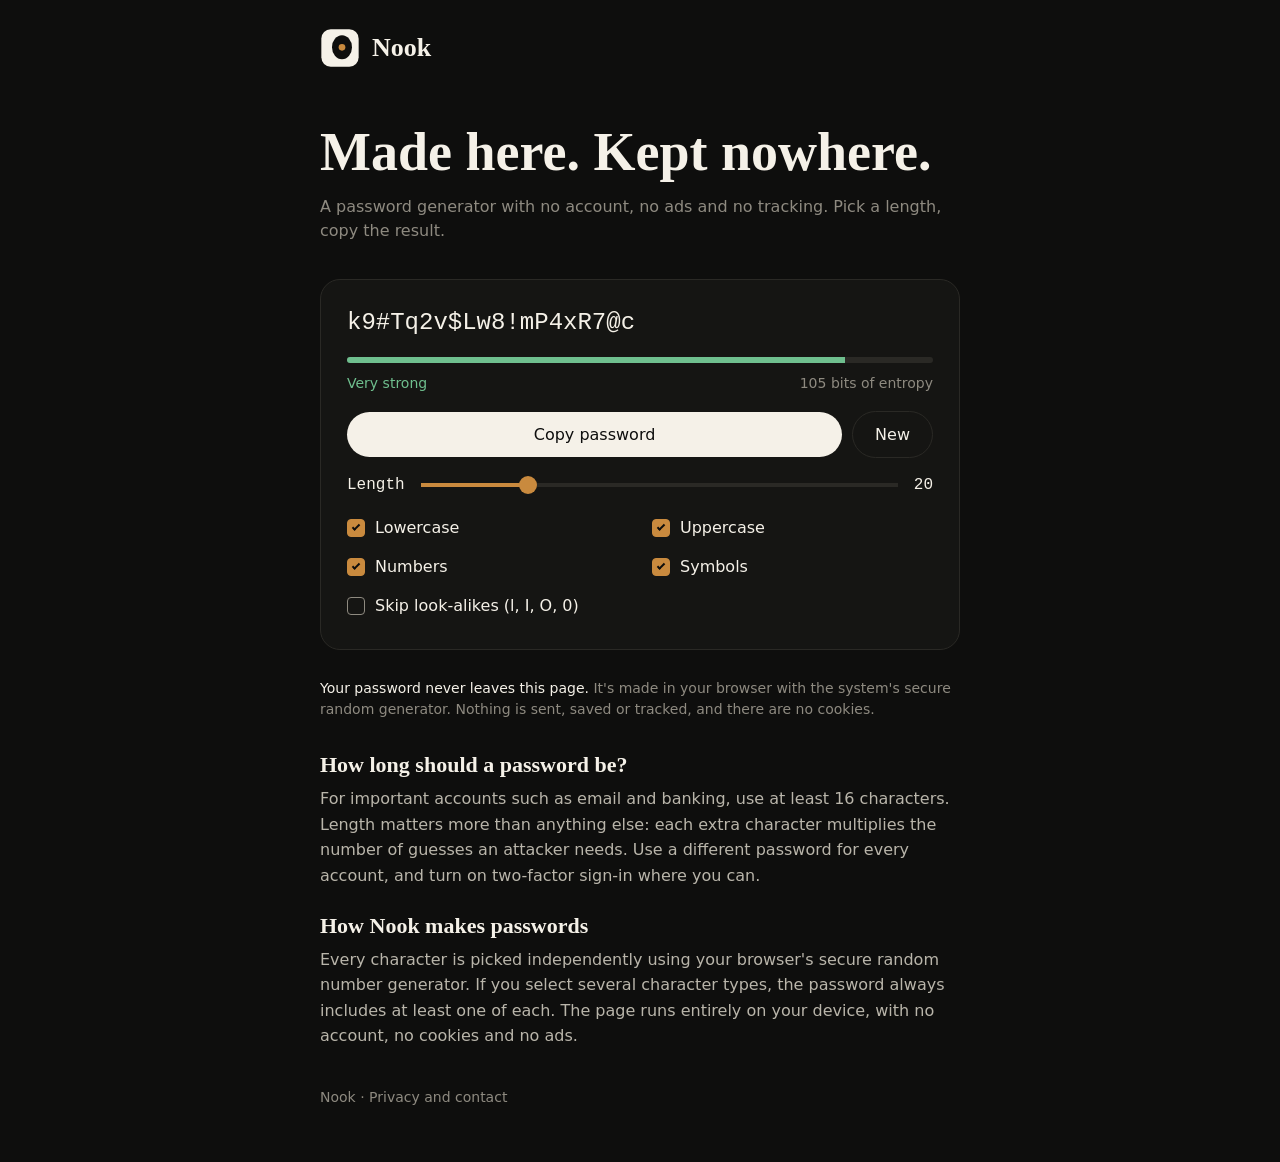
==== pages/index.html @ 8d0184cf "refactor(pages): Restructure directory layout for asset and page files Moved style.css, index.js, an" ====
<!doctype html>
<html lang="en">
  <head>
    <meta charset="UTF-8" />
    <meta name="viewport" content="width=device-width, initial-scale=1.0" />
    <meta
      name="description"
      content="Nook, the password generator that loves privacy"
    />
    <title>Nook</title>

    <link rel="icon" type="image/svg+xml" href="/media/logo.svg" />
    <link rel="stylesheet" href="/assets/css/style.css" />
  </head>
  <body>
    <header>
      <img src="/media/logo.svg" alt="Logo" id="logo" />
      <span>Nook</span>
    </header>
    <main>
      <div id="hero">
        <h1>Made here. Kept nowhere.</h1>
        <p>
          A password generator with no account, no ads and no tracking. Pick a
          length, copy the result.
        </p>
      </div>
      <div id="card">
        <div id="password-row">
          <span id="password-field">k9#Tq2v$Lw8!mP4xR7@c</span>
        </div>
        <div id="strength-row">
          <div id="strength-tracker">
            <span id="strength-bar"></span>
          </div>
        </div>
        <div id="info-row">
          <div id="meta">
            <p id="strength-info">Very strong</p>
            <p id="strength-bits">105 bits of entropy</p>
          </div>
        </div>
        <div id="buttons-row">
          <div id="buttons">
            <button id="button-copy"><span>Copy password</span></button>
            <button id="button-new"><span>New</span></button>
          </div>
        </div>
        <div id="length-row">
          <div id="length-selector">
            <label for="length-chooser">Length</label>
            <input
              type="range"
              min="8"
              max="64"
              step="1"
              value="20"
              id="length-chooser"
            />
            <span id="password-length">20</span>
          </div>
        </div>
        <div id="settings-row">
          <div id="options">
            <div class="options-row">
              <div class="option">
                <input
                  type="checkbox"
                  id="lowercase"
                  class="personlization"
                  checked
                />
                <label for="lowercase">Lowercase</label>
              </div>
              <div class="option">
                <input
                  type="checkbox"
                  id="uppercase"
                  class="personlization"
                  checked
                />
                <label for="uppercase">Uppercase</label>
              </div>
            </div>
            <div class="options-row">
              <div class="option">
                <input
                  type="checkbox"
                  id="numbers"
                  class="personlization"
                  checked
                />
                <label for="numbers">Numbers</label>
              </div>
              <div class="option">
                <input
                  type="checkbox"
                  id="symbols"
                  class="personlization"
                  checked
                />
                <label for="symbols">Symbols</label>
              </div>
            </div>
            <div class="options-row">
              <div class="option">
                <input
                  type="checkbox"
                  id="look-alikes"
                  class="personlization"
                />
                <label for="look-alikes">Skip look-alikes (l, I, O, 0)</label>
              </div>
            </div>
          </div>
        </div>
      </div>
      <div id="privacy">
        <p>
          <span>Your password never leaves this page.</span> It's made in your
          browser with the system's secure random generator. Nothing is sent,
          saved or tracked, and there are no cookies.
        </p>
      </div>
      <div id="about">
        <div class="about-section">
          <h2>How long should a password be?</h2>
          <p>
            For important accounts such as email and banking, use at least 16
            characters. Length matters more than anything else: each extra
            character multiplies the number of guesses an attacker needs. Use a
            different password for every account, and turn on two-factor sign-in
            where you can.
          </p>
        </div>
        <div class="about-section">
          <h2>How Nook makes passwords</h2>
          <p>
            Every character is picked independently using your browser's secure
            random number generator. If you select several character types, the
            password always includes at least one of each. The page runs
            entirely on your device, with no account, no cookies and no ads.
          </p>
        </div>
      </div>
    </main>
    <footer>
      <span>Nook · Privacy and contact</span>
    </footer>

    <script src="/assets/javascript/index.js"></script>
  </body>
</html>
---- assets/css/style.css ----
@font-face {
    font-family: "Fraunces";
    src: url("./fonts/Fraunces-VariableFont_SOFT,WONK,opsz,wght.ttf") format("truetype");
    font-weight: 100 900;
    font-display: swap;
}

@font-face {
    font-family: "JetBrainsMono";
    src: url("./fonts/JetBrainsMono-VariableFont_wght.ttf") format("truetype");
    font-weight: 100 800;
    font-display: swap;
}

*, *::before, *::after {
    box-sizing: border-box;
}

h1, h2, p {
    margin: 0;
}

button {
    font: inherit;
    color: inherit;
    background: none;
    border: 0;
    cursor: pointer;
}

:root {
    --background-color: #0E0E0D;
    --card-background-color: #151513;
    --border-color: #2A2925;
    --main-text: #F5F1E8;
    --secondray-text: #B9B5AA;
    --small-text: #8E8A80;
    --theme-color: #C98A3E;
    --symbols-color: #E3C79A;
    --button-color: #F5F1E8;
    --button-text-color: #0E0E0D;
    --weak-password-bar: #D9604C;
    --fair-password-bar: #C98A3E;
    --strong-password-bar: #A9B865;
    --vstrong-password-bar: #6FBF8E;

    --main-font: "Fraunces", "Iowan Old Style", "Palatino Linotype", Palatino, Georgia, serif;
    --secondray-font: system-ui, -apple-system, "Segoe UI", Roboto, sans-serif;
    --password-font: "JetBrainsMono", ui-monospace, "SF Mono", Menlo, Consolas, monospace;
}

html {
    background: var(--background-color);
    color-scheme: dark;
}

body {
    margin: 0;
    background-color: var(--background-color);
    color: var(--main-text);
    font-family: var(--secondray-font);
}

header, main, footer {
    width: min(100%, 680px);
    margin-inline: auto;
    padding-inline: 20px;
}

header {
    display: flex;
    padding-top: 28px;
    padding-bottom: 56px;
    align-items: center;
    gap: 12px;
    align-self: stretch;
}

#logo {
    width: 40px;
    height: 40px;
}

header span {
    color: var(--button-color);
    font-family: var(--main-font);
    font-size: 26px;
    font-style: normal;
    font-weight: 600;
    line-height: normal;
}

#hero {
    display: flex;
    padding-bottom: 36px;
    flex-direction: column;
    align-items: flex-start;
    gap: 14px;
    align-self: stretch;
}

#hero h1 {
    align-self: stretch;
    color: var(--main-text);
    font-family: var(--main-font);
    font-size: clamp(34px, 7vw, 54px);
    font-style: normal;
    font-weight: 600;
    line-height: 105%;
}

#hero p {
    align-self: stretch;
    color: var(--small-text);
    font-family: var(--secondray-font);
    font-size: 16px;
    font-style: normal;
    font-weight: 400;
    line-height: 150%;
}

#card {
    display: flex;
    padding: 26px;
    flex-direction: column;
    align-items: flex-start;
    align-self: stretch;
    border-radius: 20px;
    border: 1px solid var(--border-color);
    background-color: var(--card-background-color);
}

#password-row {
    display: flex;
    flex-direction: column;
    align-items: flex-start;
    align-self: stretch;
}

#password-row span {
    align-self: stretch;
    color: var(--main-text);
    font-family: var(--password-font);
    font-size: clamp(18px, 4.6vw, 24px);
    overflow-wrap: anywhere;
    font-style: normal;
    font-weight: 500;
    line-height: 140%;
    overflow-wrap: break-word;
    word-break: break-all; 
}

#strength-row {
    display: flex;
    padding-top: 18px;
    flex-direction: column;
    align-items: flex-start;
    align-self: stretch;
}

#strength-tracker {
    display: flex;
    height: 6px;
    overflow: hidden;
    align-items: center;
    align-self: stretch;
    border-radius: 3px;
    background-color: #2A2925;
}

#strength-bar {
    display: block;
    width: 85%;
    height: 6px;
    background-color: #6FBF8E;
}

#info-row {
    display: flex;
    padding-top: 12px;
    flex-direction: column;
    align-items: flex-start;
    align-self: stretch;
}

#meta {
    display: flex;
    justify-content: space-between;
    align-items: center;
    align-self: stretch;
}

#strength-info {
    color: #6FBF8E;
    font-family: var(--secondray-font);
    font-size: 14px;
    font-style: normal;
    font-weight: 400;
    line-height: normal;
}

#strength-bits {
    color: #8E8A80;
    font-family: var(--secondray-font);
    font-size: 14px;
    font-style: normal;
    font-weight: 400;
    line-height: normal;
}

#buttons-row {
    display: flex;
    padding-top: 20px;
    flex-direction: column;
    align-items: flex-start;
    align-self: stretch;
}

#buttons {
    display: flex;
    align-items: center;
    gap: 10px;
    align-self: stretch;
}

#button-copy {
    display: flex;
    padding: 13px 22px;
    justify-content: center;
    align-items: center;
    flex: 1 0 0;
    border-radius: 999px;
    background-color: var(--button-color);
}

#button-copy span {
    color: var(--button-text-color);
    font-family: var(--secondray-font);
    font-size: 16px;
    font-style: normal;
    font-weight: 500;
    line-height: normal;
}

#button-new {
    display: flex;
    padding: 13px 22px;
    justify-content: center;
    align-items: center;
    border-radius: 999px;
    border: 1px solid var(--border-color);
}

#button-new span {
    color: #F5F1E8;
    font-family: var(--secondray-font);
    font-size: 16px;
    font-style: normal;
    font-weight: 500;
    line-height: normal;
}

#length-row {
    display: flex;
    padding-top: 18px;
    flex-direction: column;
    align-items: flex-start;
    align-self: stretch;
}

#length-selector {
    display: flex;
    align-items: center;
    gap: 16px;
    align-self: stretch;
}

#length-selector label {
    color: var(--main-text);
    font-family: var(--password-font);
    font-size: 16px;
    font-style: normal;
    font-weight: 400;
    line-height: normal;
}

#length-chooser {
    -webkit-appearance: none;
    appearance: none;
    flex: 1;
    min-width: 0;
    height: 18px;
    margin: 0;
    background: transparent;
    cursor: pointer;
}

/* Chrome, Safari, Edge. JS sets --fill (0-100%) */
#length-chooser::-webkit-slider-runnable-track {
    height: 18px;
    border-radius: 2px;
    background: linear-gradient(to right, var(--theme-color) 0 var(--fill, 21%), var(--border-color) var(--fill, 21%) 100%) center / 100% 4px no-repeat;
}

#length-chooser::-webkit-slider-thumb {
    -webkit-appearance: none;
    appearance: none;
    width: 18px;
    height: 18px;
    margin-top: 0;
    border: 0;
    border-radius: 50%;
    background: var(--theme-color);
}

/* Firefox (separate rules) */
#length-chooser::-moz-range-track {
    height: 4px;
    border-radius: 2px;
    background: var(--border-color);
}

#length-chooser::-moz-range-progress {
    height: 4px;
    border-radius: 2px;
    background: var(--theme-color);
}

#length-chooser::-moz-range-thumb {
    width: 18px;
    height: 18px;
    border: 0;
    border-radius: 50%;
    background: var(--theme-color);
}

#length-chooser:focus-visible {
    outline: 2px solid var(--main-text);
    outline-offset: 4px;
}

#password-length {
    color: #F5F1E8;
    font-family: var(--password-font);
    font-size: 16px;
    font-style: normal;
    font-weight: 500;
    line-height: normal;
}

#settings-row {
    display: flex;
    padding-top: 16px;
    flex-direction: column;
    align-items: flex-start;
    align-self: stretch;
}

#options {
    display: flex;
    flex-direction: column;
    align-items: flex-start;
    gap: 4px;
    align-self: stretch;
}

.options-row {
    display: flex;
    align-items: center;
    gap: 24px;
    align-self: stretch;
}

.option {
    display: flex;
    padding: 8px 0;
    align-items: center;
    gap: 10px;
    flex: 1 0 0;
}

.personlization {
    -webkit-appearance: none;
    appearance: none;
    flex: none;
    display: grid;
    place-items: center;
    width: 18px;
    height: 18px;
    margin: 0;
    border: 1.5px solid var(--small-text);
    border-radius: 4px;
    background: transparent;
    cursor: pointer;
}

.personlization:checked {
    background: var(--theme-color);
    border-color: var(--theme-color);
}

.personlization::after {
    content: "";
    width: 4px;
    height: 8px;
    border: solid var(--button-text-color);
    border-width: 0 2px 2px 0;
    transform: rotate(45deg) translate(-1px, -1px);
    opacity: 0;
}

.personlization:checked::after {
    opacity: 1;
}

.personlization:focus-visible {
    outline: 2px solid var(--main-text);
    outline-offset: 3px;
}

.option label {
    cursor: pointer;
    color: var(--main-text);
    font-family: var(--secondray-font);
    font-size: 16px;
    font-style: normal;
    font-weight: 400;
    line-height: normal;
}

#privacy {
    display: flex;
    padding-top: 28px;
    flex-direction: column;
    align-items: flex-start;
    align-self: stretch;
}

#privacy p {
    align-self: stretch;
    color: var(--small-text);
    font-family: var(--secondray-font);
    font-size: 14px;
    font-style: normal;
    font-weight: 400;
    line-height: 150%;
}

#privacy p span {
    color: var(--main-text);
}

#about {
    display: flex;
    padding-top: 32px;
    flex-direction: column;
    align-items: flex-start;
    align-self: stretch;
}

.about-section {
    display: flex;
    padding-bottom: 24px;
    flex-direction: column;
    align-items: flex-start;
    gap: 8px;
    align-self: stretch;
}

.about-section h2 {
    align-self: stretch;
    color: var(--main-text);
    font-family: var(--main-font);
    font-size: 22px;
    font-style: normal;
    font-weight: 600;
    line-height: normal;
}

.about-section p {
    align-self: stretch;
    color: var(--secondray-text);
    font-family: var(--secondray-font);
    font-size: 16px;
    font-style: normal;
    font-weight: 400;
    line-height: 160%;
}

footer {
    display: flex;
    padding-top: 16px;
    padding-bottom: 56px;
    flex-direction: column;
    align-items: flex-start;
    align-self: stretch;
}

footer span {
    align-self: stretch;
    color: var(--small-text);
    font-family: var(--secondray-font);
    font-size: 14px;
    font-style: normal;
    font-weight: 400;
    line-height: normal;
}

button:hover {
    opacity: 0.9;
}

#button-new:hover {
    border-color: var(--small-text);
    opacity: 1;
}

button:focus-visible {
    outline: 2px solid var(--main-text);
    outline-offset: 3px;
}

@media (max-width: 480px) {
    header {
        padding-bottom: 40px;
    }

    #card {
        padding: 20px;
    }

    .options-row {
        flex-direction: column;
        align-items: stretch;
        gap: 0;
    }
}
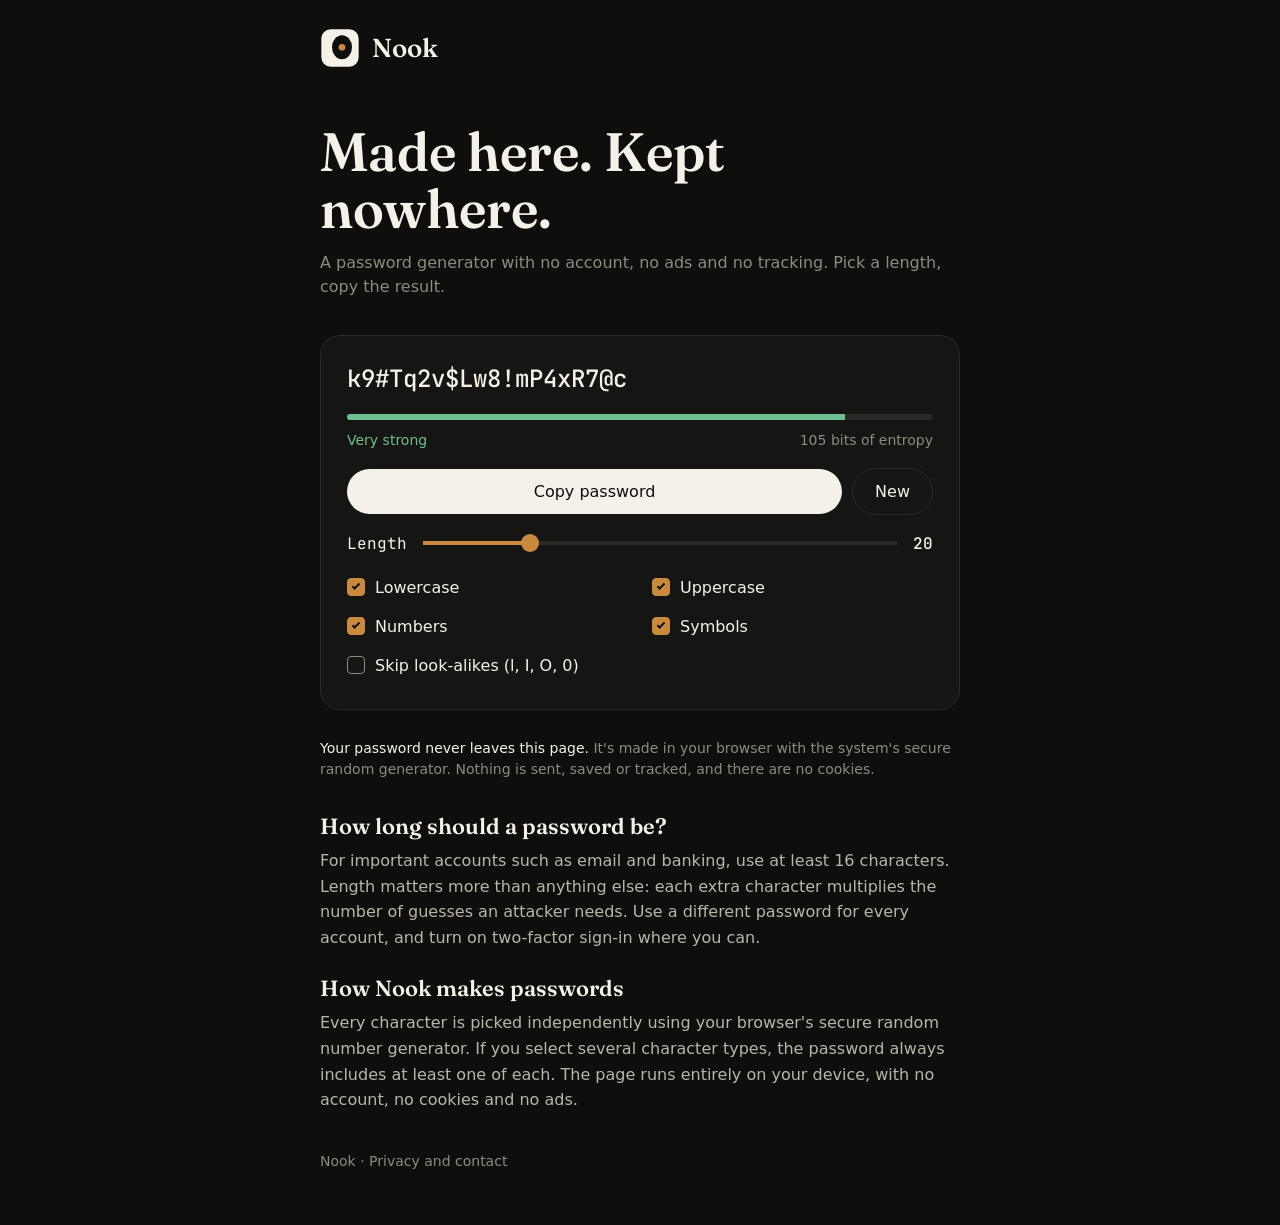
==== commit fee94f37: "refactor: reorganize directory structure to use root assets folder" ====
--- a/pages/index.html
+++ b/pages/index.html
@@ -14,7 +14,7 @@
   </head>
   <body>
     <header>
-      <img src="/media/logo.svg" alt="Logo" id="logo" />
+      <img src="/assets/media/logo.svg" alt="Logo" id="logo" />
       <span>Nook</span>
     </header>
     <main>
--- a/assets/css/style.css
+++ b/assets/css/style.css
@@ -1,13 +1,13 @@
 @font-face {
     font-family: "Fraunces";
-    src: url("./fonts/Fraunces-VariableFont_SOFT,WONK,opsz,wght.ttf") format("truetype");
+    src: url("/assets/fonts/Fraunces-VariableFont_SOFT\,WONK\,opsz\,wght.ttf") format("truetype");
     font-weight: 100 900;
     font-display: swap;
 }
 
 @font-face {
     font-family: "JetBrainsMono";
-    src: url("./fonts/JetBrainsMono-VariableFont_wght.ttf") format("truetype");
+    src: url("/assets/fonts/JetBrainsMono-VariableFont_wght.ttf") format("truetype");
     font-weight: 100 800;
     font-display: swap;
 }
